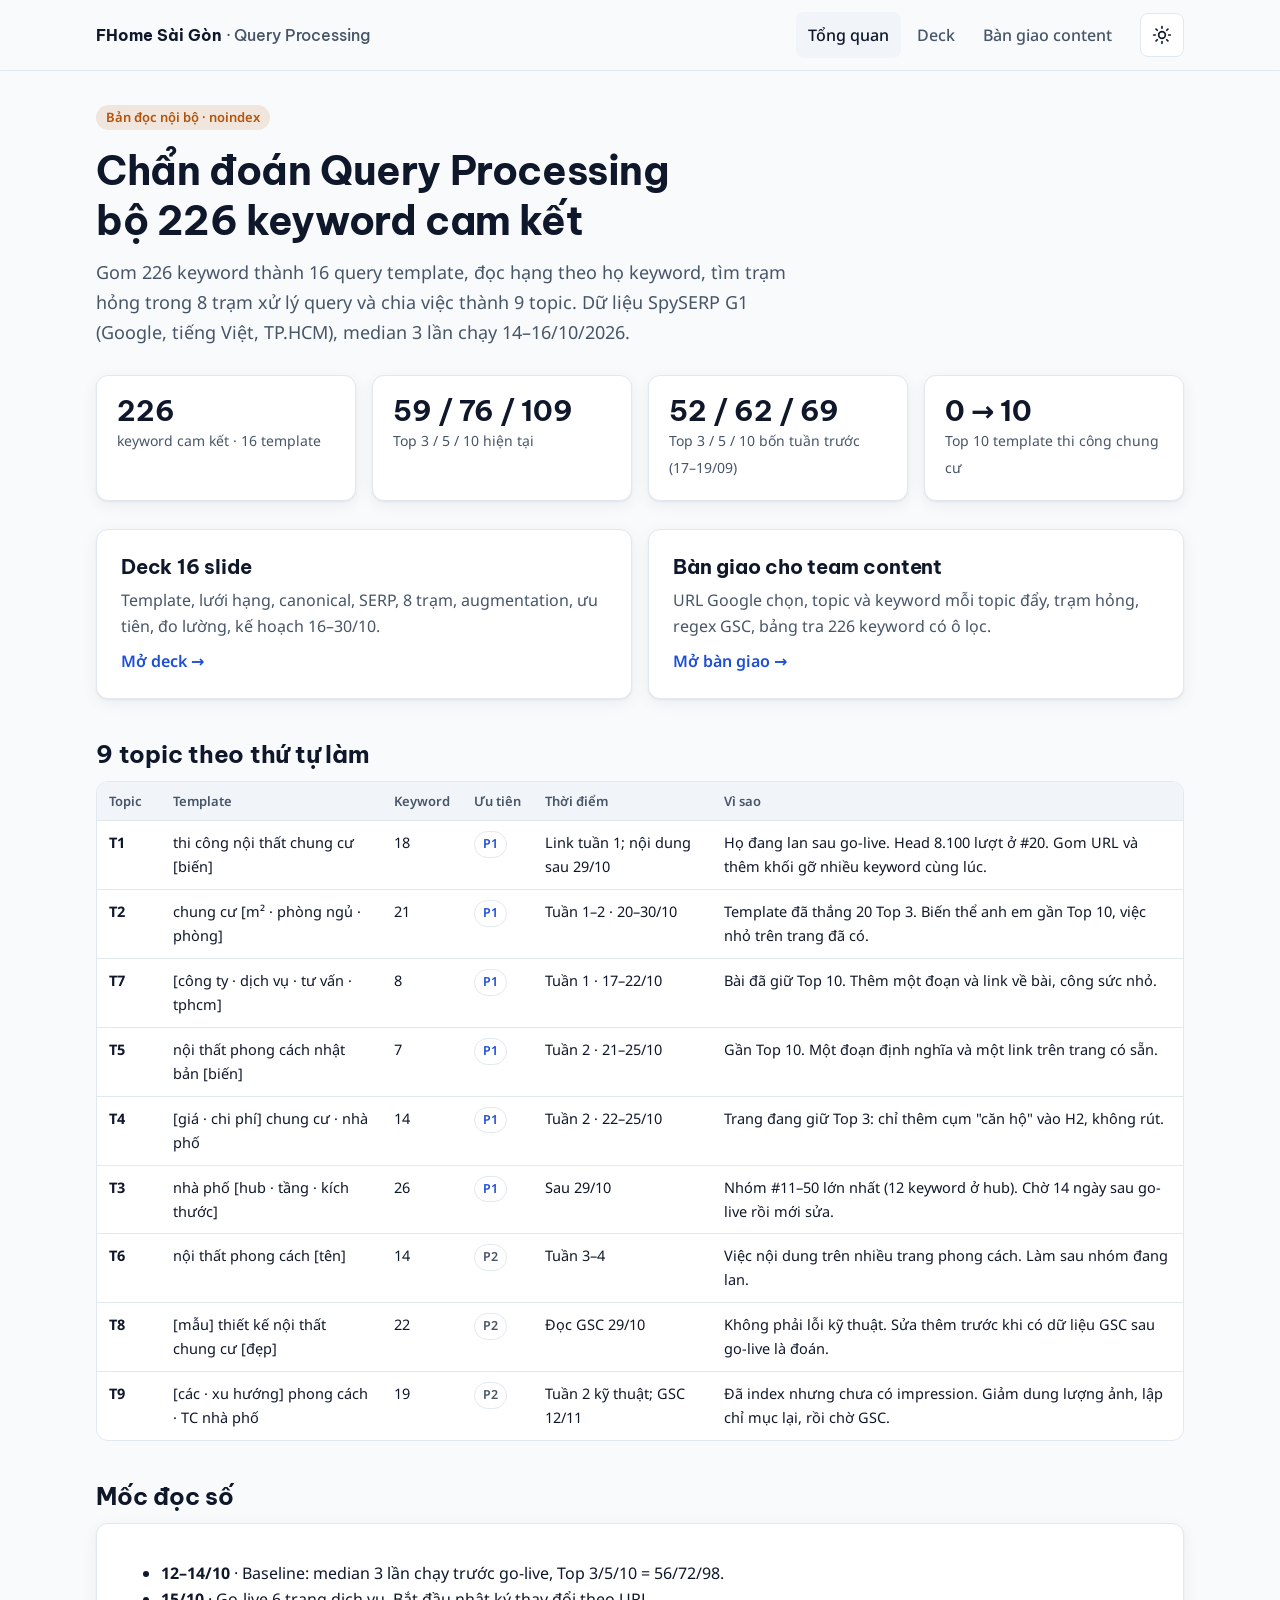
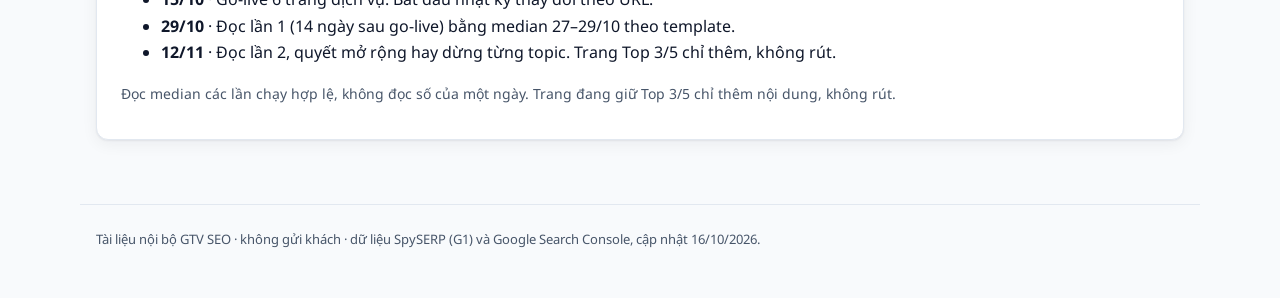
==== index.html @ cf25c590 "FHome QP v1: trang tổng quan, deck bản web, bàn giao content (noindex) Co-Authored-By: Claude Opus 5" ====
<!doctype html><html lang="vi"><head><meta charset="utf-8"><meta name="viewport" content="width=device-width, initial-scale=1">
<meta name="robots" content="noindex, nofollow, noarchive, nosnippet, noimageindex">
<meta name="googlebot" content="noindex, nofollow"><title>Query Processing FHome</title><link rel="preconnect" href="https://fonts.googleapis.com"><link rel="preconnect" href="https://fonts.gstatic.com" crossorigin><link href="https://fonts.googleapis.com/css2?family=Be+Vietnam+Pro:wght@500;600;700&family=Noto+Sans:wght@400;500;600&display=swap" rel="stylesheet"><link rel="stylesheet" href="assets/style.css"><script>(function(){var k='qp-theme';try{var t=localStorage.getItem(k);if(t)document.documentElement.dataset.theme=t}catch(e){}document.addEventListener('click',function(e){var b=e.target.closest('.theme');if(!b)return;var r=document.documentElement,c=r.dataset.theme||(matchMedia('(prefers-color-scheme: dark)').matches?'dark':'light'),n=c==='dark'?'light':'dark';r.dataset.theme=n;try{localStorage.setItem(k,n)}catch(e){}})})()</script></head><body>
<a class="skip" href="#main">Bỏ qua tới nội dung</a>
<header class="top"><div class="bar"><a class="brand" href="index.html">FHome Sài Gòn <span>· Query Processing</span></a><nav class="links" aria-label="Điều hướng"><a href="index.html" aria-current=page>Tổng quan</a><a href="deck.html">Deck</a><a href="handoff.html">Bàn giao content</a></nav><button class="theme" type="button" aria-label="Đổi chế độ sáng/tối"><svg width="20" height="20" viewBox="0 0 24 24" fill="none" stroke="currentColor" stroke-width="2" stroke-linecap="round" aria-hidden="true"><circle cx="12" cy="12" r="4"/><path d="M12 2v2M12 20v2M4.9 4.9l1.4 1.4M17.7 17.7l1.4 1.4M2 12h2M20 12h2M4.9 19.1l1.4-1.4M17.7 6.3l1.4-1.4"/></svg></button></div></header>
<main id="main"><div class="tag">Bản đọc nội bộ · noindex</div><h1>Chẩn đoán Query Processing<br>bộ 226 keyword cam kết</h1>
<p class="lead">Gom 226 keyword thành 16 query template, đọc hạng theo họ keyword, tìm trạm hỏng trong 8 trạm xử lý query và chia việc thành 9 topic. Dữ liệu SpySERP G1 (Google, tiếng Việt, TP.HCM), median 3 lần chạy 14–16/10/2026.</p>
<div class="stats"><div class="stat"><b>226</b><span>keyword cam kết · 16 template</span></div><div class="stat"><b>59 / 76 / 109</b><span>Top 3 / 5 / 10 hiện tại</span></div><div class="stat"><b>52 / 62 / 69</b><span>Top 3 / 5 / 10 bốn tuần trước (17–19/09)</span></div><div class="stat"><b>0 → 10</b><span>Top 10 template thi công chung cư</span></div></div>
<div class="cards"><a class="card" href="deck.html"><h3>Deck 16 slide</h3><p>Template, lưới hạng, canonical, SERP, 8 trạm, augmentation, ưu tiên, đo lường, kế hoạch 16–30/10.</p><span class="go">Mở deck →</span></a>
<a class="card" href="handoff.html"><h3>Bàn giao cho team content</h3><p>URL Google chọn, topic và keyword mỗi topic đẩy, trạm hỏng, regex GSC, bảng tra 226 keyword có ô lọc.</p><span class="go">Mở bàn giao →</span></a></div>
<h2>9 topic theo thứ tự làm</h2><div class="table-wrap"><table><thead><tr><th>Topic</th><th>Template</th><th>Keyword</th><th>Ưu tiên</th><th>Thời điểm</th><th>Vì sao</th></tr></thead><tbody><tr><td><b>T1</b></td><td>thi công nội thất chung cư [biến]</td><td>18</td><td><span class='pill p1'>P1</span></td><td>Link tuần 1; nội dung sau 29/10</td><td>Họ đang lan sau go-live. Head 8.100 lượt ở #20. Gom URL và thêm khối gỡ nhiều keyword cùng lúc.</td></tr><tr><td><b>T2</b></td><td>chung cư [m² · phòng ngủ · phòng]</td><td>21</td><td><span class='pill p1'>P1</span></td><td>Tuần 1–2 · 20–30/10</td><td>Template đã thắng 20 Top 3. Biến thể anh em gần Top 10, việc nhỏ trên trang đã có.</td></tr><tr><td><b>T7</b></td><td>[công ty · dịch vụ · tư vấn · tphcm]</td><td>8</td><td><span class='pill p1'>P1</span></td><td>Tuần 1 · 17–22/10</td><td>Bài đã giữ Top 10. Thêm một đoạn và link về bài, công sức nhỏ.</td></tr><tr><td><b>T5</b></td><td>nội thất phong cách nhật bản [biến]</td><td>7</td><td><span class='pill p1'>P1</span></td><td>Tuần 2 · 21–25/10</td><td>Gần Top 10. Một đoạn định nghĩa và một link trên trang có sẵn.</td></tr><tr><td><b>T4</b></td><td>[giá · chi phí] chung cư · nhà phố</td><td>14</td><td><span class='pill p1'>P1</span></td><td>Tuần 2 · 22–25/10</td><td>Trang đang giữ Top 3: chỉ thêm cụm &quot;căn hộ&quot; vào H2, không rút.</td></tr><tr><td><b>T3</b></td><td>nhà phố [hub · tầng · kích thước]</td><td>26</td><td><span class='pill p1'>P1</span></td><td>Sau 29/10</td><td>Nhóm #11–50 lớn nhất (12 keyword ở hub). Chờ 14 ngày sau go-live rồi mới sửa.</td></tr><tr><td><b>T6</b></td><td>nội thất phong cách [tên]</td><td>14</td><td><span class='pill p2'>P2</span></td><td>Tuần 3–4</td><td>Việc nội dung trên nhiều trang phong cách. Làm sau nhóm đang lan.</td></tr><tr><td><b>T8</b></td><td>[mẫu] thiết kế nội thất chung cư [đẹp]</td><td>22</td><td><span class='pill p2'>P2</span></td><td>Đọc GSC 29/10</td><td>Không phải lỗi kỹ thuật. Sửa thêm trước khi có dữ liệu GSC sau go-live là đoán.</td></tr><tr><td><b>T9</b></td><td>[các · xu hướng] phong cách · TC nhà phố</td><td>19</td><td><span class='pill p2'>P2</span></td><td>Tuần 2 kỹ thuật; GSC 12/11</td><td>Đã index nhưng chưa có impression. Giảm dung lượng ảnh, lập chỉ mục lại, rồi chờ GSC.</td></tr></tbody></table></div>
<h2>Mốc đọc số</h2><div class="panel"><ul><li><b>12–14/10</b> · Baseline: median 3 lần chạy trước go-live, Top 3/5/10 = 56/72/98.</li><li><b>15/10</b> · Go-live 6 trang dịch vụ. Bắt đầu nhật ký thay đổi theo URL.</li><li><b>29/10</b> · Đọc lần 1 (14 ngày sau go-live) bằng median 27–29/10 theo template.</li><li><b>12/11</b> · Đọc lần 2, quyết mở rộng hay dừng từng topic. Trang Top 3/5 chỉ thêm, không rút.</li></ul><p class="note">Đọc median các lần chạy hợp lệ, không đọc số của một ngày. Trang đang giữ Top 3/5 chỉ thêm nội dung, không rút.</p></div></main><footer>Tài liệu nội bộ GTV SEO · không gửi khách · dữ liệu SpySERP (G1) và Google Search Console, cập nhật 16/10/2026.</footer></body></html>
---- assets/style.css ----
:root{--bg:#f8fafc;--surface:#fff;--surface-2:#f1f5f9;--text:#0f172a;--muted:#475569;--border:#e2e8f0;--primary:#2563eb;--primary-ink:#1d4ed8;--on-primary:#fff;--accent:#b45309;--ok:#15803d;--warn:#b45309;--radius:12px;--shadow:0 1px 2px rgba(15,23,42,.06),0 4px 16px rgba(15,23,42,.06);--maxw:1120px;--fh:'Be Vietnam Pro',system-ui,sans-serif;--fb:'Noto Sans',system-ui,sans-serif}
@media (prefers-color-scheme:dark){:root:not([data-theme=light]){--bg:#0b1220;--surface:#111a2e;--surface-2:#16213a;--text:#e2e8f0;--muted:#94a3b8;--border:#24324f;--primary:#60a5fa;--primary-ink:#93c5fd;--on-primary:#0b1220;--accent:#fbbf24;--ok:#4ade80;--warn:#fbbf24;--shadow:none}}
:root[data-theme=dark]{--bg:#0b1220;--surface:#111a2e;--surface-2:#16213a;--text:#e2e8f0;--muted:#94a3b8;--border:#24324f;--primary:#60a5fa;--primary-ink:#93c5fd;--on-primary:#0b1220;--accent:#fbbf24;--ok:#4ade80;--warn:#fbbf24;--shadow:none}
*{box-sizing:border-box}html{-webkit-text-size-adjust:100%}body{margin:0;background:var(--bg);color:var(--text);font:16px/1.65 var(--fb)}
a{color:var(--primary-ink)}a:hover{text-decoration-thickness:2px}:focus-visible{outline:3px solid var(--primary);outline-offset:2px;border-radius:4px}
.skip{position:absolute;left:-999px;top:8px;background:var(--surface);padding:8px 12px;border-radius:8px}.skip:focus{left:16px;z-index:100}
header.top{position:sticky;top:0;z-index:20;background:color-mix(in srgb,var(--bg) 88%,transparent);backdrop-filter:blur(8px);border-bottom:1px solid var(--border)}
.bar{max-width:var(--maxw);margin:0 auto;padding:12px 16px;display:flex;align-items:center;gap:16px}
.brand{font:700 16px/1.2 var(--fh);color:var(--text);text-decoration:none}.brand span{color:var(--muted);font-weight:500}
nav.links{margin-left:auto;display:flex;gap:4px;flex-wrap:wrap}nav.links a{padding:10px 12px;border-radius:8px;text-decoration:none;color:var(--muted);font-weight:500;min-height:44px;display:inline-flex;align-items:center}
nav.links a[aria-current=page],nav.links a:hover{background:var(--surface-2);color:var(--text)}
.theme{border:1px solid var(--border);background:var(--surface);color:var(--text);border-radius:8px;min-width:44px;min-height:44px;cursor:pointer;display:inline-flex;align-items:center;justify-content:center}
main{max-width:var(--maxw);margin:0 auto;padding:32px 16px 64px}
h1,h2,h3{font-family:var(--fh);line-height:1.25;letter-spacing:-.01em}h1{font-size:clamp(28px,4vw,40px);margin:0 0 12px}h2{font-size:24px;margin:40px 0 12px}h3{font-size:18px;margin:24px 0 8px}
.lead{color:var(--muted);font-size:18px;max-width:70ch;margin:0}
.tag{display:inline-flex;gap:6px;align-items:center;font:600 13px/1 var(--fb);color:var(--accent);background:color-mix(in srgb,var(--accent) 12%,transparent);padding:6px 10px;border-radius:999px;margin-bottom:16px}
.stats{display:grid;grid-template-columns:repeat(auto-fit,minmax(200px,1fr));gap:16px;margin:28px 0}
.stat{background:var(--surface);border:1px solid var(--border);border-radius:var(--radius);padding:20px;box-shadow:var(--shadow)}.stat b{display:block;font:700 28px/1.1 var(--fh);font-variant-numeric:tabular-nums}.stat span{color:var(--muted);font-size:14px}
.cards{display:grid;grid-template-columns:repeat(auto-fit,minmax(280px,1fr));gap:16px}
a.card{display:flex;flex-direction:column;gap:8px;background:var(--surface);border:1px solid var(--border);border-radius:var(--radius);padding:24px;text-decoration:none;color:var(--text);box-shadow:var(--shadow);transition:border-color .2s,transform .2s}
a.card:hover{border-color:var(--primary);transform:translateY(-2px)}a.card h3{margin:0;font-size:20px}a.card p{margin:0;color:var(--muted)}a.card .go{margin-top:auto;color:var(--primary-ink);font-weight:600}
.panel{background:var(--surface);border:1px solid var(--border);border-radius:var(--radius);padding:20px 24px;box-shadow:var(--shadow)}
.table-wrap{overflow-x:auto;border:1px solid var(--border);border-radius:var(--radius);background:var(--surface);margin:12px 0 24px}
table{border-collapse:collapse;width:100%;font-size:14.5px}th,td{text-align:left;vertical-align:top;padding:10px 12px;border-bottom:1px solid var(--border)}
thead th{position:sticky;top:0;background:var(--surface-2);font:600 13px/1.4 var(--fb);color:var(--muted);text-transform:none;white-space:nowrap}
tbody tr:hover{background:color-mix(in srgb,var(--primary) 6%,transparent)}tbody tr:last-child td{border-bottom:0}td{font-variant-numeric:tabular-nums}
.pill{display:inline-block;padding:2px 8px;border-radius:999px;font-size:12.5px;font-weight:600;border:1px solid var(--border)}.p1{color:var(--primary-ink)}.p2{color:var(--muted)}
.doc{display:grid;grid-template-columns:240px minmax(0,1fr);gap:40px}.toc{position:sticky;top:84px;align-self:start;font-size:14px}.toc ol{list-style:none;padding:0;margin:0;border-left:2px solid var(--border)}.toc a{display:block;padding:8px 12px;color:var(--muted);text-decoration:none;margin-left:-2px;border-left:2px solid transparent}.toc a:hover,.toc a.on{color:var(--text);border-left-color:var(--primary)}
.prose{max-width:none;min-width:0}.prose p,.prose li{max-width:75ch}.prose blockquote{margin:16px 0;padding:12px 16px;border-left:4px solid var(--primary);background:var(--surface);border-radius:0 8px 8px 0;color:var(--muted)}.prose code{white-space:nowrap;font-size:.92em;background:var(--surface-2);padding:1px 6px;border-radius:6px}
.filter{display:flex;gap:12px;align-items:center;flex-wrap:wrap;margin:8px 0}.filter label{font-weight:600}.filter input{flex:1;min-width:220px;min-height:44px;padding:10px 14px;font:inherit;color:var(--text);background:var(--surface);border:1px solid var(--border);border-radius:10px}.filter output{color:var(--muted);font-size:14px}
.note{color:var(--muted);font-size:14px}footer{max-width:var(--maxw);margin:0 auto;padding:24px 16px 48px;color:var(--muted);font-size:13px;border-top:1px solid var(--border)}
main.wide,.bar.wide{max-width:1360px}.doc{grid-template-columns:220px minmax(0,1fr)}td{min-width:64px}.prose td:last-child{min-width:260px}
@media (max-width:860px){.doc{grid-template-columns:1fr}.toc{position:static}.toc ol{display:flex;flex-wrap:wrap;gap:4px;border:0}.toc a{border:1px solid var(--border);border-radius:999px;padding:6px 12px}}
h2[id],h3[id]{scroll-margin-top:96px}
@media (max-width:600px){.bar{flex-wrap:wrap;gap:8px;padding:8px 16px}.brand span{display:none}.theme{margin-left:auto}nav.links{order:3;width:100%;margin:0;flex-wrap:nowrap;overflow-x:auto}nav.links a{padding:8px 12px;font-size:15px;white-space:nowrap}h2[id],h3[id]{scroll-margin-top:120px}.toc{display:none}.prose code{white-space:normal;overflow-wrap:anywhere}.filter input{min-width:0;flex:1 1 100%}}
@media (prefers-reduced-motion:reduce){*{transition:none!important}}
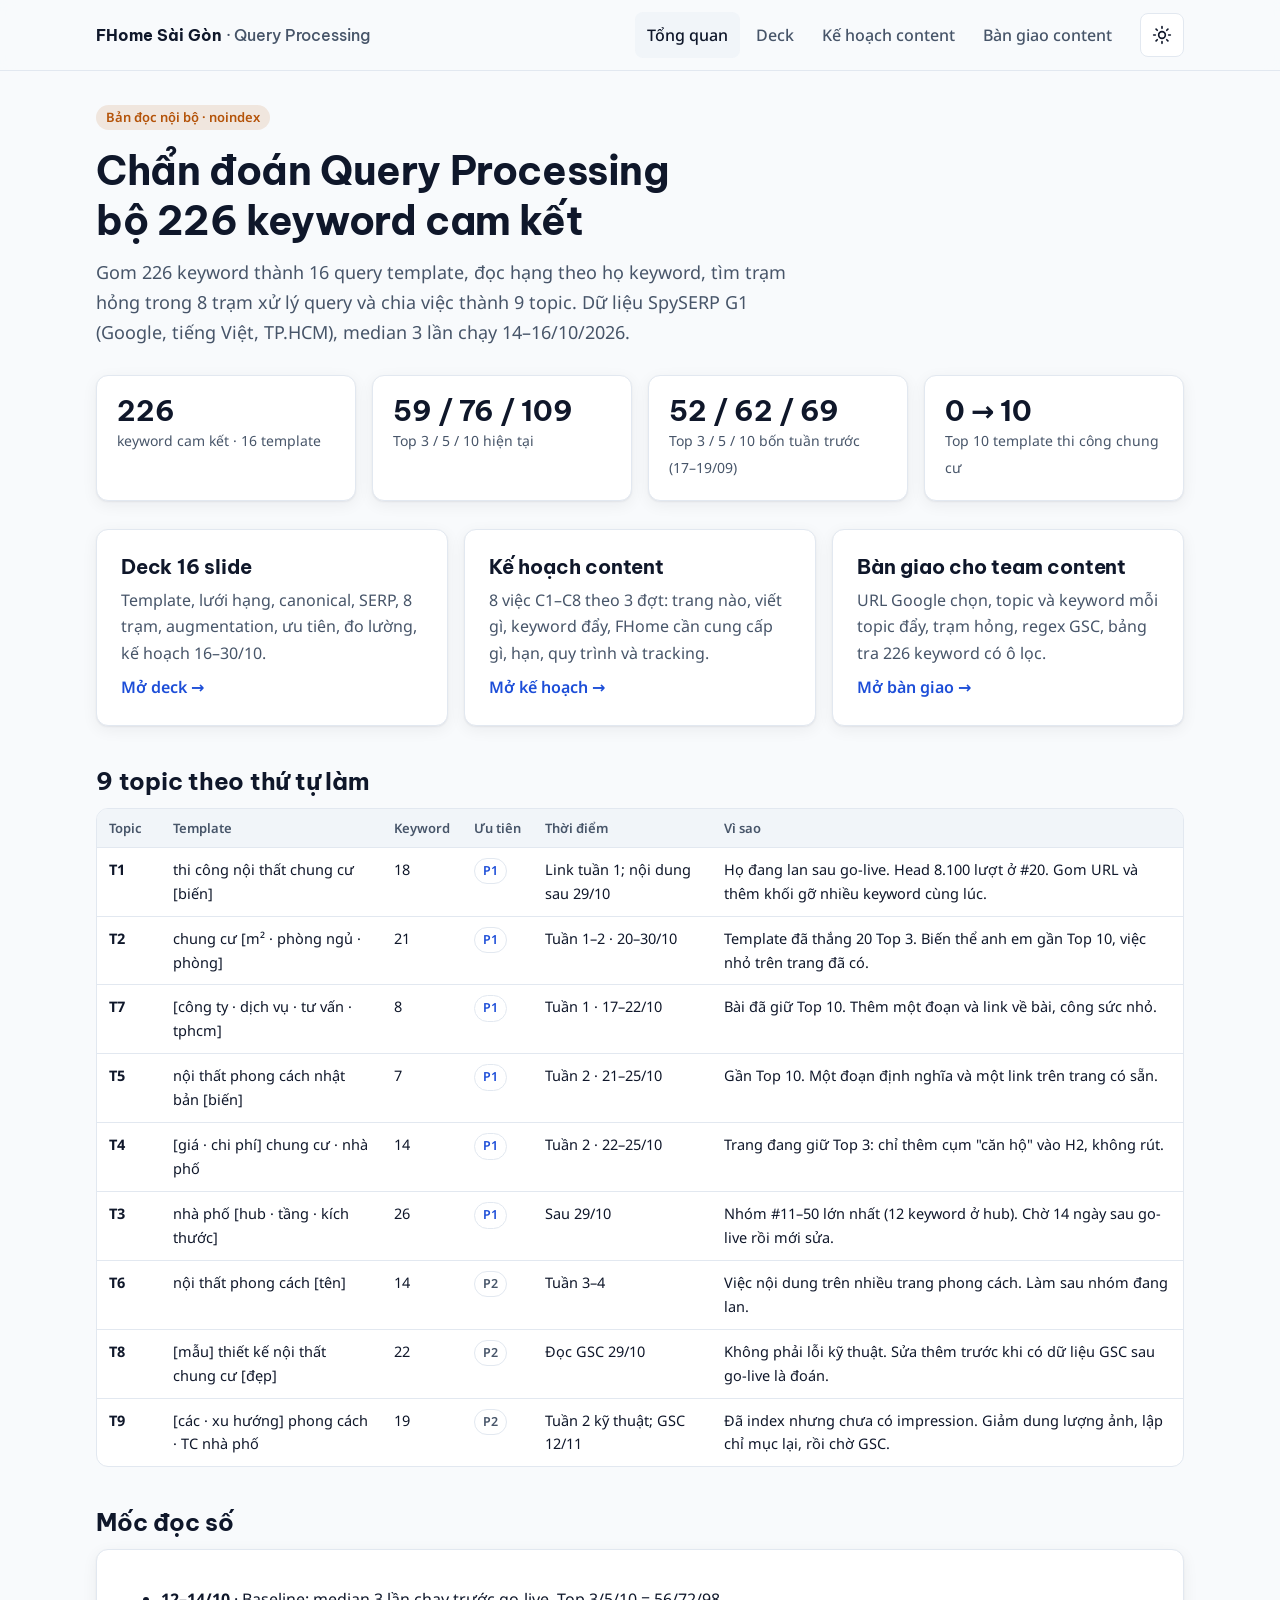
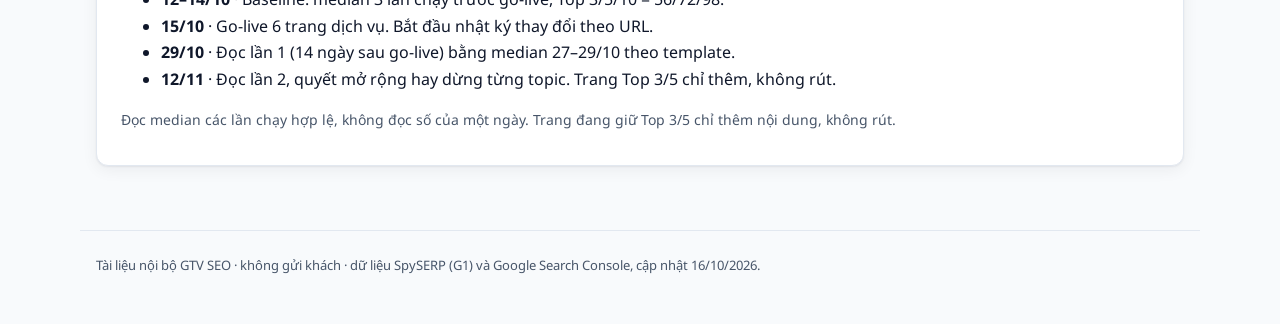
==== commit 0e61c3e2: "Thêm trang Kế hoạch content C1–C8 (3 đợt) Co-Authored-By: Claude Opus 5.5 <noreply@anthropic.com>" ====
--- a/index.html
+++ b/index.html
@@ -2,11 +2,12 @@
 <meta name="robots" content="noindex, nofollow, noarchive, nosnippet, noimageindex">
 <meta name="googlebot" content="noindex, nofollow"><title>Query Processing FHome</title><link rel="preconnect" href="https://fonts.googleapis.com"><link rel="preconnect" href="https://fonts.gstatic.com" crossorigin><link href="https://fonts.googleapis.com/css2?family=Be+Vietnam+Pro:wght@500;600;700&family=Noto+Sans:wght@400;500;600&display=swap" rel="stylesheet"><link rel="stylesheet" href="assets/style.css"><script>(function(){var k='qp-theme';try{var t=localStorage.getItem(k);if(t)document.documentElement.dataset.theme=t}catch(e){}document.addEventListener('click',function(e){var b=e.target.closest('.theme');if(!b)return;var r=document.documentElement,c=r.dataset.theme||(matchMedia('(prefers-color-scheme: dark)').matches?'dark':'light'),n=c==='dark'?'light':'dark';r.dataset.theme=n;try{localStorage.setItem(k,n)}catch(e){}})})()</script></head><body>
 <a class="skip" href="#main">Bỏ qua tới nội dung</a>
-<header class="top"><div class="bar"><a class="brand" href="index.html">FHome Sài Gòn <span>· Query Processing</span></a><nav class="links" aria-label="Điều hướng"><a href="index.html" aria-current=page>Tổng quan</a><a href="deck.html">Deck</a><a href="handoff.html">Bàn giao content</a></nav><button class="theme" type="button" aria-label="Đổi chế độ sáng/tối"><svg width="20" height="20" viewBox="0 0 24 24" fill="none" stroke="currentColor" stroke-width="2" stroke-linecap="round" aria-hidden="true"><circle cx="12" cy="12" r="4"/><path d="M12 2v2M12 20v2M4.9 4.9l1.4 1.4M17.7 17.7l1.4 1.4M2 12h2M20 12h2M4.9 19.1l1.4-1.4M17.7 6.3l1.4-1.4"/></svg></button></div></header>
+<header class="top"><div class="bar"><a class="brand" href="index.html">FHome Sài Gòn <span>· Query Processing</span></a><nav class="links" aria-label="Điều hướng"><a href="index.html" aria-current=page>Tổng quan</a><a href="deck.html">Deck</a><a href="content-plan.html">Kế hoạch content</a><a href="handoff.html">Bàn giao content</a></nav><button class="theme" type="button" aria-label="Đổi chế độ sáng/tối"><svg width="20" height="20" viewBox="0 0 24 24" fill="none" stroke="currentColor" stroke-width="2" stroke-linecap="round" aria-hidden="true"><circle cx="12" cy="12" r="4"/><path d="M12 2v2M12 20v2M4.9 4.9l1.4 1.4M17.7 17.7l1.4 1.4M2 12h2M20 12h2M4.9 19.1l1.4-1.4M17.7 6.3l1.4-1.4"/></svg></button></div></header>
 <main id="main"><div class="tag">Bản đọc nội bộ · noindex</div><h1>Chẩn đoán Query Processing<br>bộ 226 keyword cam kết</h1>
 <p class="lead">Gom 226 keyword thành 16 query template, đọc hạng theo họ keyword, tìm trạm hỏng trong 8 trạm xử lý query và chia việc thành 9 topic. Dữ liệu SpySERP G1 (Google, tiếng Việt, TP.HCM), median 3 lần chạy 14–16/10/2026.</p>
 <div class="stats"><div class="stat"><b>226</b><span>keyword cam kết · 16 template</span></div><div class="stat"><b>59 / 76 / 109</b><span>Top 3 / 5 / 10 hiện tại</span></div><div class="stat"><b>52 / 62 / 69</b><span>Top 3 / 5 / 10 bốn tuần trước (17–19/09)</span></div><div class="stat"><b>0 → 10</b><span>Top 10 template thi công chung cư</span></div></div>
 <div class="cards"><a class="card" href="deck.html"><h3>Deck 16 slide</h3><p>Template, lưới hạng, canonical, SERP, 8 trạm, augmentation, ưu tiên, đo lường, kế hoạch 16–30/10.</p><span class="go">Mở deck →</span></a>
+<a class="card" href="content-plan.html"><h3>Kế hoạch content</h3><p>8 việc C1–C8 theo 3 đợt: trang nào, viết gì, keyword đẩy, FHome cần cung cấp gì, hạn, quy trình và tracking.</p><span class="go">Mở kế hoạch →</span></a>
 <a class="card" href="handoff.html"><h3>Bàn giao cho team content</h3><p>URL Google chọn, topic và keyword mỗi topic đẩy, trạm hỏng, regex GSC, bảng tra 226 keyword có ô lọc.</p><span class="go">Mở bàn giao →</span></a></div>
 <h2>9 topic theo thứ tự làm</h2><div class="table-wrap"><table><thead><tr><th>Topic</th><th>Template</th><th>Keyword</th><th>Ưu tiên</th><th>Thời điểm</th><th>Vì sao</th></tr></thead><tbody><tr><td><b>T1</b></td><td>thi công nội thất chung cư [biến]</td><td>18</td><td><span class='pill p1'>P1</span></td><td>Link tuần 1; nội dung sau 29/10</td><td>Họ đang lan sau go-live. Head 8.100 lượt ở #20. Gom URL và thêm khối gỡ nhiều keyword cùng lúc.</td></tr><tr><td><b>T2</b></td><td>chung cư [m² · phòng ngủ · phòng]</td><td>21</td><td><span class='pill p1'>P1</span></td><td>Tuần 1–2 · 20–30/10</td><td>Template đã thắng 20 Top 3. Biến thể anh em gần Top 10, việc nhỏ trên trang đã có.</td></tr><tr><td><b>T7</b></td><td>[công ty · dịch vụ · tư vấn · tphcm]</td><td>8</td><td><span class='pill p1'>P1</span></td><td>Tuần 1 · 17–22/10</td><td>Bài đã giữ Top 10. Thêm một đoạn và link về bài, công sức nhỏ.</td></tr><tr><td><b>T5</b></td><td>nội thất phong cách nhật bản [biến]</td><td>7</td><td><span class='pill p1'>P1</span></td><td>Tuần 2 · 21–25/10</td><td>Gần Top 10. Một đoạn định nghĩa và một link trên trang có sẵn.</td></tr><tr><td><b>T4</b></td><td>[giá · chi phí] chung cư · nhà phố</td><td>14</td><td><span class='pill p1'>P1</span></td><td>Tuần 2 · 22–25/10</td><td>Trang đang giữ Top 3: chỉ thêm cụm &quot;căn hộ&quot; vào H2, không rút.</td></tr><tr><td><b>T3</b></td><td>nhà phố [hub · tầng · kích thước]</td><td>26</td><td><span class='pill p1'>P1</span></td><td>Sau 29/10</td><td>Nhóm #11–50 lớn nhất (12 keyword ở hub). Chờ 14 ngày sau go-live rồi mới sửa.</td></tr><tr><td><b>T6</b></td><td>nội thất phong cách [tên]</td><td>14</td><td><span class='pill p2'>P2</span></td><td>Tuần 3–4</td><td>Việc nội dung trên nhiều trang phong cách. Làm sau nhóm đang lan.</td></tr><tr><td><b>T8</b></td><td>[mẫu] thiết kế nội thất chung cư [đẹp]</td><td>22</td><td><span class='pill p2'>P2</span></td><td>Đọc GSC 29/10</td><td>Không phải lỗi kỹ thuật. Sửa thêm trước khi có dữ liệu GSC sau go-live là đoán.</td></tr><tr><td><b>T9</b></td><td>[các · xu hướng] phong cách · TC nhà phố</td><td>19</td><td><span class='pill p2'>P2</span></td><td>Tuần 2 kỹ thuật; GSC 12/11</td><td>Đã index nhưng chưa có impression. Giảm dung lượng ảnh, lập chỉ mục lại, rồi chờ GSC.</td></tr></tbody></table></div>
 <h2>Mốc đọc số</h2><div class="panel"><ul><li><b>12–14/10</b> · Baseline: median 3 lần chạy trước go-live, Top 3/5/10 = 56/72/98.</li><li><b>15/10</b> · Go-live 6 trang dịch vụ. Bắt đầu nhật ký thay đổi theo URL.</li><li><b>29/10</b> · Đọc lần 1 (14 ngày sau go-live) bằng median 27–29/10 theo template.</li><li><b>12/11</b> · Đọc lần 2, quyết mở rộng hay dừng từng topic. Trang Top 3/5 chỉ thêm, không rút.</li></ul><p class="note">Đọc median các lần chạy hợp lệ, không đọc số của một ngày. Trang đang giữ Top 3/5 chỉ thêm nội dung, không rút.</p></div></main><footer>Tài liệu nội bộ GTV SEO · không gửi khách · dữ liệu SpySERP (G1) và Google Search Console, cập nhật 16/10/2026.</footer></body></html>
--- a/assets/style.css
+++ b/assets/style.css
@@ -16,7 +16,7 @@
 .tag{display:inline-flex;gap:6px;align-items:center;font:600 13px/1 var(--fb);color:var(--accent);background:color-mix(in srgb,var(--accent) 12%,transparent);padding:6px 10px;border-radius:999px;margin-bottom:16px}
 .stats{display:grid;grid-template-columns:repeat(auto-fit,minmax(200px,1fr));gap:16px;margin:28px 0}
 .stat{background:var(--surface);border:1px solid var(--border);border-radius:var(--radius);padding:20px;box-shadow:var(--shadow)}.stat b{display:block;font:700 28px/1.1 var(--fh);font-variant-numeric:tabular-nums}.stat span{color:var(--muted);font-size:14px}
-.cards{display:grid;grid-template-columns:repeat(auto-fit,minmax(280px,1fr));gap:16px}
+.cards{display:grid;grid-template-columns:repeat(auto-fit,minmax(260px,1fr));gap:16px}
 a.card{display:flex;flex-direction:column;gap:8px;background:var(--surface);border:1px solid var(--border);border-radius:var(--radius);padding:24px;text-decoration:none;color:var(--text);box-shadow:var(--shadow);transition:border-color .2s,transform .2s}
 a.card:hover{border-color:var(--primary);transform:translateY(-2px)}a.card h3{margin:0;font-size:20px}a.card p{margin:0;color:var(--muted)}a.card .go{margin-top:auto;color:var(--primary-ink);font-weight:600}
 .panel{background:var(--surface);border:1px solid var(--border);border-radius:var(--radius);padding:20px 24px;box-shadow:var(--shadow)}
